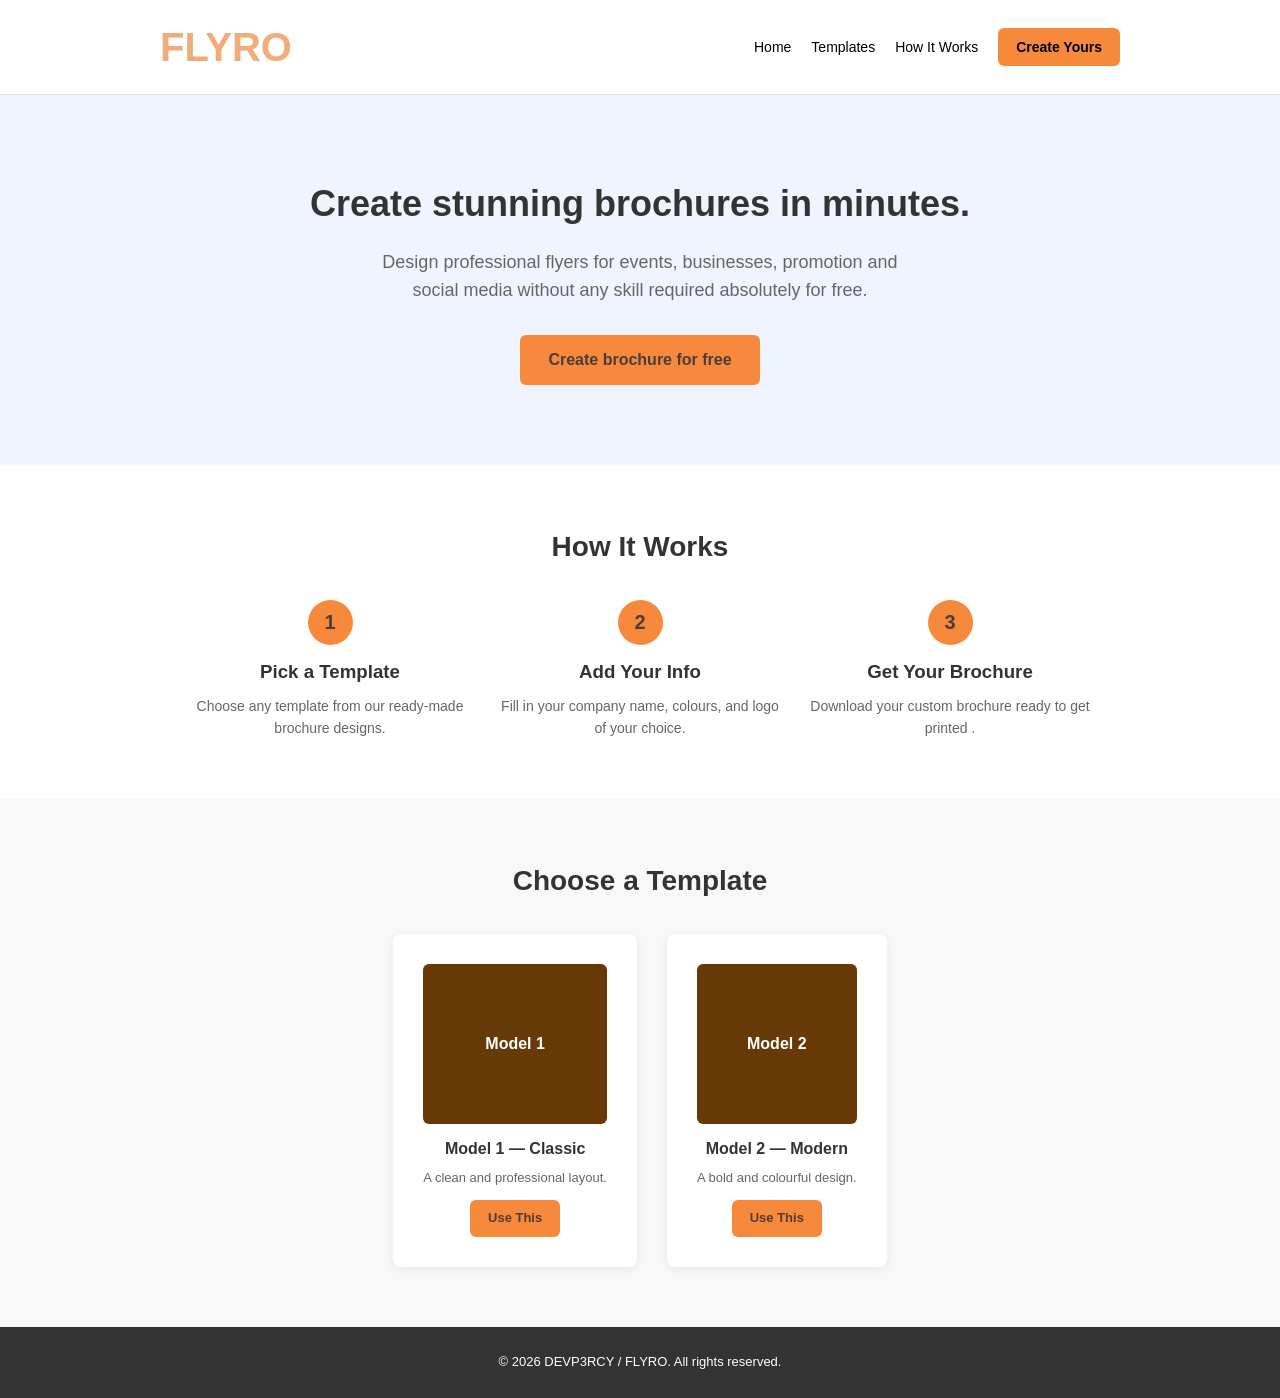
==== index.html @ 7f92fdb0 "colos and text change" ====
<!DOCTYPE html>
<html lang="en">
<head>
    <meta charset="UTF-8">
    <meta name="viewport" content="width=device-width, initial-scale=1.0">
    <title> FLYRO — Brochure Generator</title>
    <link rel="stylesheet" href="assets/css/style.css">
</head>
<body>

    <div class="header">
        <div class="container">
            <div class="logo">FLYRO</div>
            <div class="nav">
                <a class="nav-link" href="index.html">Home</a>
                <a class="nav-link" href="#templates">Templates</a>
                <a class="nav-link" href="#how">How It Works</a>
                <a href="test.html" class="btn-small">Create Yours</a>
            </div>
        </div>
    </div>

    <div class="hero">
        <div class="container">
            <h1>Create stunning brochures in minutes.</h1>
            <p class="hero-sub">Design professional flyers for events, businesses, promotion and social media without any skill required absolutely for free.</p>
            <a href="test.html" class="btn">Create brochure for free</a>
        </div>
    </div>

    <div id="how" class="section">
        <div class="container">
            <h2>How It Works</h2>
            <div class="steps">
                <div class="step">
                    <div class="step-num">1</div>
                    <h3>Pick a Template</h3>
                    <p>Choose any template from our ready-made brochure designs.</p>
                </div>
                <div class="step">
                    <div class="step-num">2</div>
                    <h3>Add Your Info</h3>
                    <p>Fill in your company name, colours, and logo of your choice.</p>
                </div>
                <div class="step">
                    <div class="step-num">3</div>
                    <h3>Get Your Brochure</h3>
                    <p>Download your custom brochure ready to get printed .</p>
                </div>
            </div>
        </div>
    </div>

    <div id="templates" class="section grey">
        <div class="container">
            <h2>Choose a Template</h2>
            <div class="template-grid">
                <div class="template-card">
                    <div class="template-box box-1">Model 1</div>
                    <h3>Model 1 — Classic</h3>
                    <p>A clean and professional layout.</p>
                    <a href="test.html?model=model1" class="btn-small">Use This</a>
                </div>
                <div class="template-card">
                    <div class="template-box box-2">Model 2</div>
                    <h3>Model 2 — Modern</h3>
                    <p>A bold and colourful design.</p>
                    <a href="test.html?model=model2" class="btn-small">Use This</a>
                </div>
            </div>
        </div>
    </div>

    <div class="footer">
        <div class="container">
            <p>&copy; 2026 DEVP3RCY / FLYRO. All rights reserved.</p>
        </div>
    </div>

    <script src="assets/js/script.js"></script>
</body>
</html>
---- assets/css/style.css ----
/* =========================================== */
/* Flytify Brochure Generator — Stylesheet     */
/* =========================================== */
/*                                             */
/* This is a simple starting stylesheet.       */
/* Change colours, fonts, and spacing below.   */
/*                                             */
/* =========================================== */

/* ─── Reset ──────────────────────────────── */

* {
    margin: 0;
    padding: 0;
    box-sizing: border-box;
}

body {
    font-family: Arial, Helvetica, sans-serif;
    color: #333333;
    background: #ffffff;
    line-height: 1.6;
}

img {
    max-width: 100%;
    display: block;
}

a {
   text-decoration: none;
}

a:hover {
    color: #4964b7;
    text-decoration: none;
    transform: scale(1.05);
}

/* ─── Layout helpers ─────────────────────── */

.container {
    max-width: 1000px;
    margin: 0 auto;
    padding: 0 20px;
}

/* ─── Header ─────────────────────────────── */

.header {
    background: #ffffff;
    border-bottom: 1px solid #e0e0e0;
    padding: 15px 0;
}

.header .container {
    display: flex;
    justify-content: space-between;
    align-items: center;
}

.logo {
    font-size: 40px;
    font-weight: bolder;
    color: #f0ad7a;
}

.nav-link{
    color: #f6893b;
}

.nav-link:hover {
    color: #4964b7;
    text-decoration: underline;
    transform: scale(1.05);

}

.nav {
    display: flex;
    gap: 20px;
    align-items: center;
}

.nav a {
    color: #000000;
    font-size: 14px;
}

/* ─── Buttons ────────────────────────────── */

.btn, .btn-small {
    display: inline-block;
    background: #f6893b;
    color: #4d3c3c;
    padding: 12px 28px;
    border-radius: 6px;
    font-weight: bold;
}

.btn-small {
    padding: 8px 18px;
    font-size: 13px;
}

.btn:hover, .btn-small:hover {
    color: #4d3c3c;
    background: #f6893b;
    text-decoration: none;
}

/* ─── Hero ───────────────────────────────── */

.hero {
    background: #f0f4ff;
    padding: 80px 0;
    text-align: center;
}

.hero h1 {
    font-size: 36px;
    margin-bottom: 15px;
}

.hero-sub {
    font-size: 18px;
    color: #666666;
    max-width: 550px;
    margin: 0 auto 30px;
}

/* ─── Sections ───────────────────────────── */

.section {
    padding: 60px 0;
    text-align: center;
}

.section h2 {
    font-size: 28px;
    margin-bottom: 10px;
}

.grey {
    background: #f8f8f8;
}

/* ─── Steps (How It Works) ──────────────── */

.steps {
    display: flex;
    gap: 30px;
    justify-content: center;
    margin-top: 30px;
}

.step {
    flex: 1;
    max-width: 280px;
}

.step-num {
    width: 45px;
    height: 45px;
    background: #f6893b;
    color: #4d3c3c;
    font-size: 20px;
    font-weight: bold;
    border-radius: 50%;
    display: flex;
    align-items: center;
    justify-content: center;
    margin: 0 auto 12px;
}

.step h3 {
    margin-bottom: 8px;
}

.step p {
    color: #666666;
    font-size: 14px;
}

/* ─── Template grid ─────────────────────── */

.template-grid {
    display: flex;
    gap: 30px;
    justify-content: center;
    margin-top: 30px;
}

.template-card {
    background: #ffffff;
    border-radius: 8px;
    padding: 30px;
    max-width: 300px;
    box-shadow: 0 2px 8px rgba(0,0,0,0.08);
}

.template-box {
    height: 160px;
    border-radius: 6px;
    display: flex;
    align-items: center;
    justify-content: center;
    color: #ffffff;
    font-weight: bold;
    margin-bottom: 12px;
}

.box-1 {
    background: #673906;
}

.box-2 {
    background: #673906;
}

.template-card h3 {
    margin-bottom: 6px;
    font-size: 16px;
}

.template-card p {
    font-size: 13px;
    color: #666666;
    margin-bottom: 12px;
}

/* ─── Builder page ──────────────────────── */

.builder {
    padding: 40px 0;
}

.builder h1 {
    text-align: center;
    margin-bottom: 5px;
}

.page-sub {
    text-align: center;
    color: #666666;
    margin-bottom: 30px;
}

.form-section {
    background: #f8f8f8;
    border-radius: 8px;
    padding: 25px;
    margin-bottom: 20px;
}

.form-section h2 {
    font-size: 18px;
    margin-bottom: 15px;
    color: #000000;
}

.field {
    margin-bottom: 15px;
}

.field label {
    display: block;
    font-weight: bold;
    margin-bottom: 4px;
    font-size: 14px;
}

.field input[type="text"],
.field input[type="email"],
.field input[type="tel"] {
    width: 100%;
    padding: 10px;
    border: 1px solid #cccccc;
    border-radius: 5px;
    font-size: 15px;
}

.field input[type="color"] {
    width: 50px;
    height: 35px;
    border: 1px solid #cccccc;
    border-radius: 4px;
    vertical-align: middle;
}

.hint {
    font-size: 12px;
    color: #999999;
    margin-top: 3px;
}

.row {
    display: flex;
    gap: 20px;
}

.row .field {
    flex: 1;
}

/* ─── Swatches (colour preview) ─────────── */

.swatch {
    width: 30px;
    height: 30px;
    border-radius: 4px;
    border: 1px solid #cccccc;
    display: inline-block;
    vertical-align: middle;
    margin-left: 8px;
}

/* ─── Model selector ────────────────────── */

.model-option {
    display: inline-block;
    background: #ffffff;
    border: 2px solid #e0e0e0;
    border-radius: 8px;
    padding: 12px;
    margin-right: 15px;
    margin-bottom: 10px;
    cursor: pointer;
}

.model-option input[type="radio"] {
    display: none;
}

.model-option input[type="radio"]:checked + .model-preview {
    outline: 3px solid #4840a9;
    outline-offset: 2px;
}

.model-preview {
    display: block;
    width: 150px;
    height: 100px;
    border-radius: 4px;
    display: flex;
    align-items: center;
    justify-content: center;
    color: #ffffff;
    font-weight: bold;
    margin-bottom: 6px;
}

/* ─── Action row ────────────────────────── */

.action-row {
    text-align: center;
}

/* ─── Footer ────────────────────────────── */

.footer {
    background: #333333;
    color: #ffffff;
    padding: 25px 0;
    text-align: center;
    font-size: 13px;
}

.footer a {
    color: #3B82F6;
}

/* ─── Mobile ────────────────────────────── */

@media (max-width: 700px) {
    .steps, .template-grid {
        flex-direction: column;
        align-items: center;
    }

    .row {
        flex-direction: column;
        gap: 0;
    }

    .hero h1 {
        font-size: 26px;
    }

    .header .container {
        flex-direction: column;
        gap: 10px;
    }
}
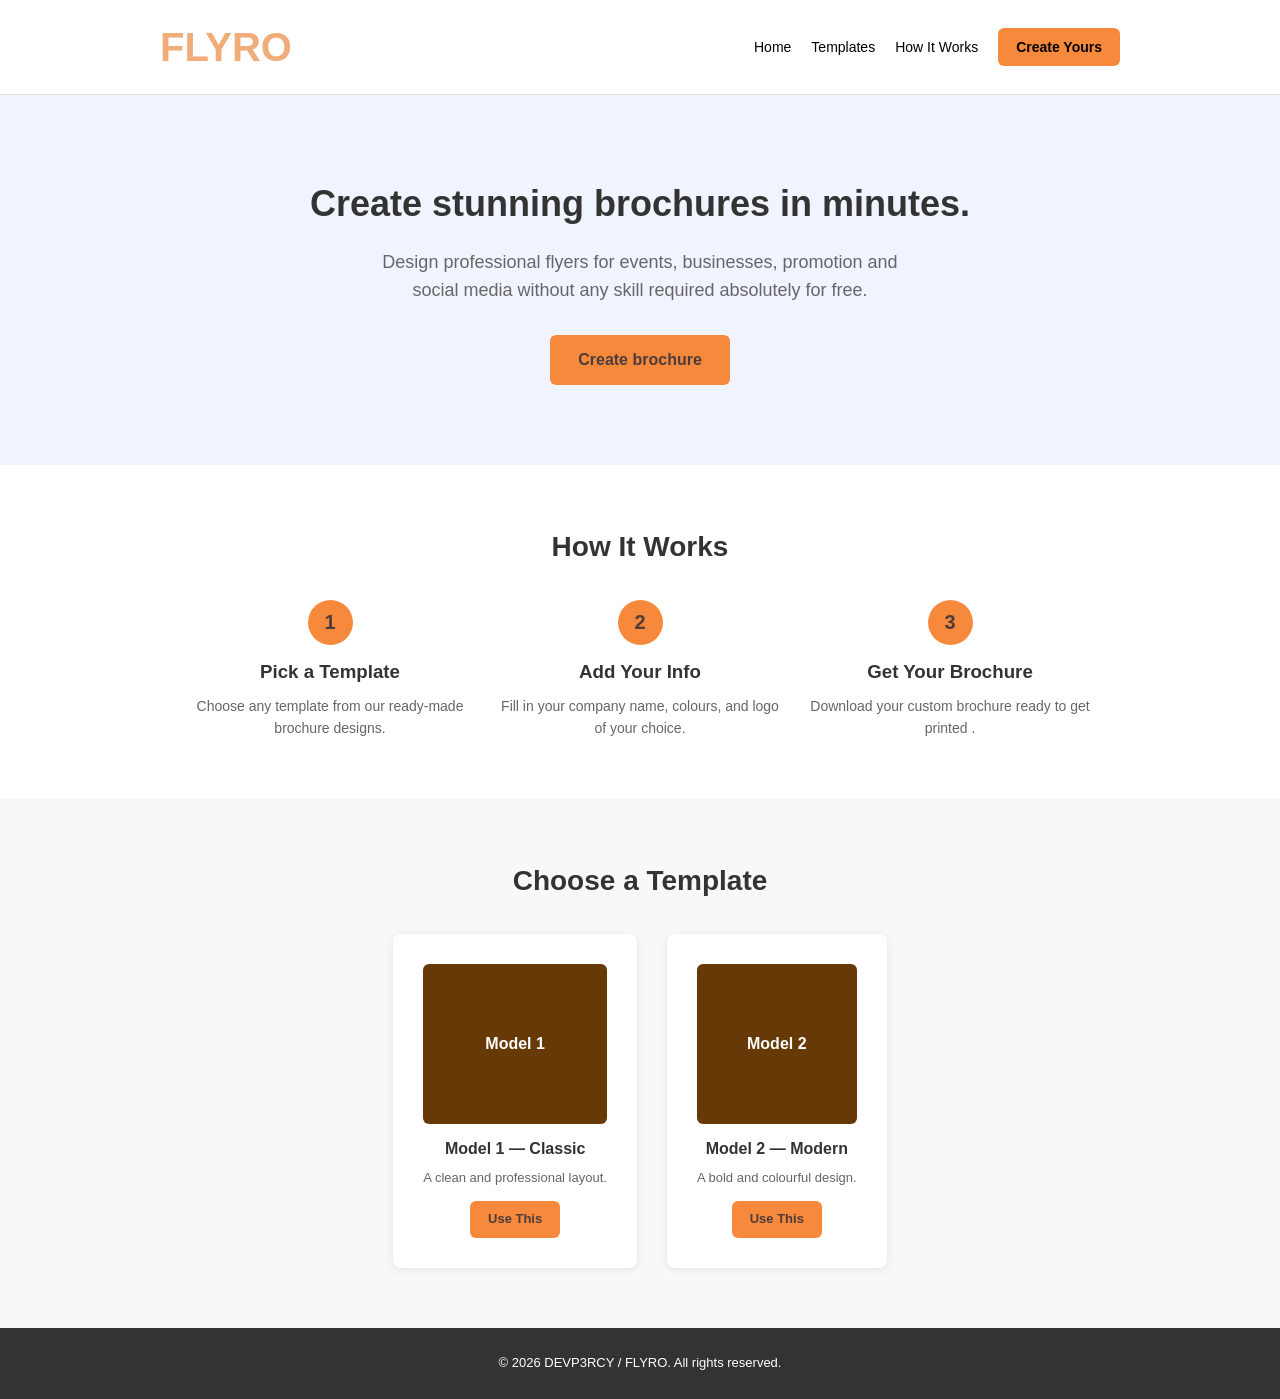
==== commit 191e674d: "first commit" ====
--- a/index.html
+++ b/index.html
@@ -24,7 +24,7 @@
         <div class="container">
             <h1>Create stunning brochures in minutes.</h1>
             <p class="hero-sub">Design professional flyers for events, businesses, promotion and social media without any skill required absolutely for free.</p>
-            <a href="test.html" class="btn">Create brochure for free</a>
+            <a href="test.html" class="btn">Create brochure </a>
         </div>
     </div>
 
--- a/assets/css/style.css
+++ b/assets/css/style.css
@@ -226,7 +226,7 @@
 .template-card p {
     font-size: 13px;
     color: #666666;
-    margin-bottom: 12px;
+    margin-bottom: 13px;
 }
 
 /* ─── Builder page ──────────────────────── */
